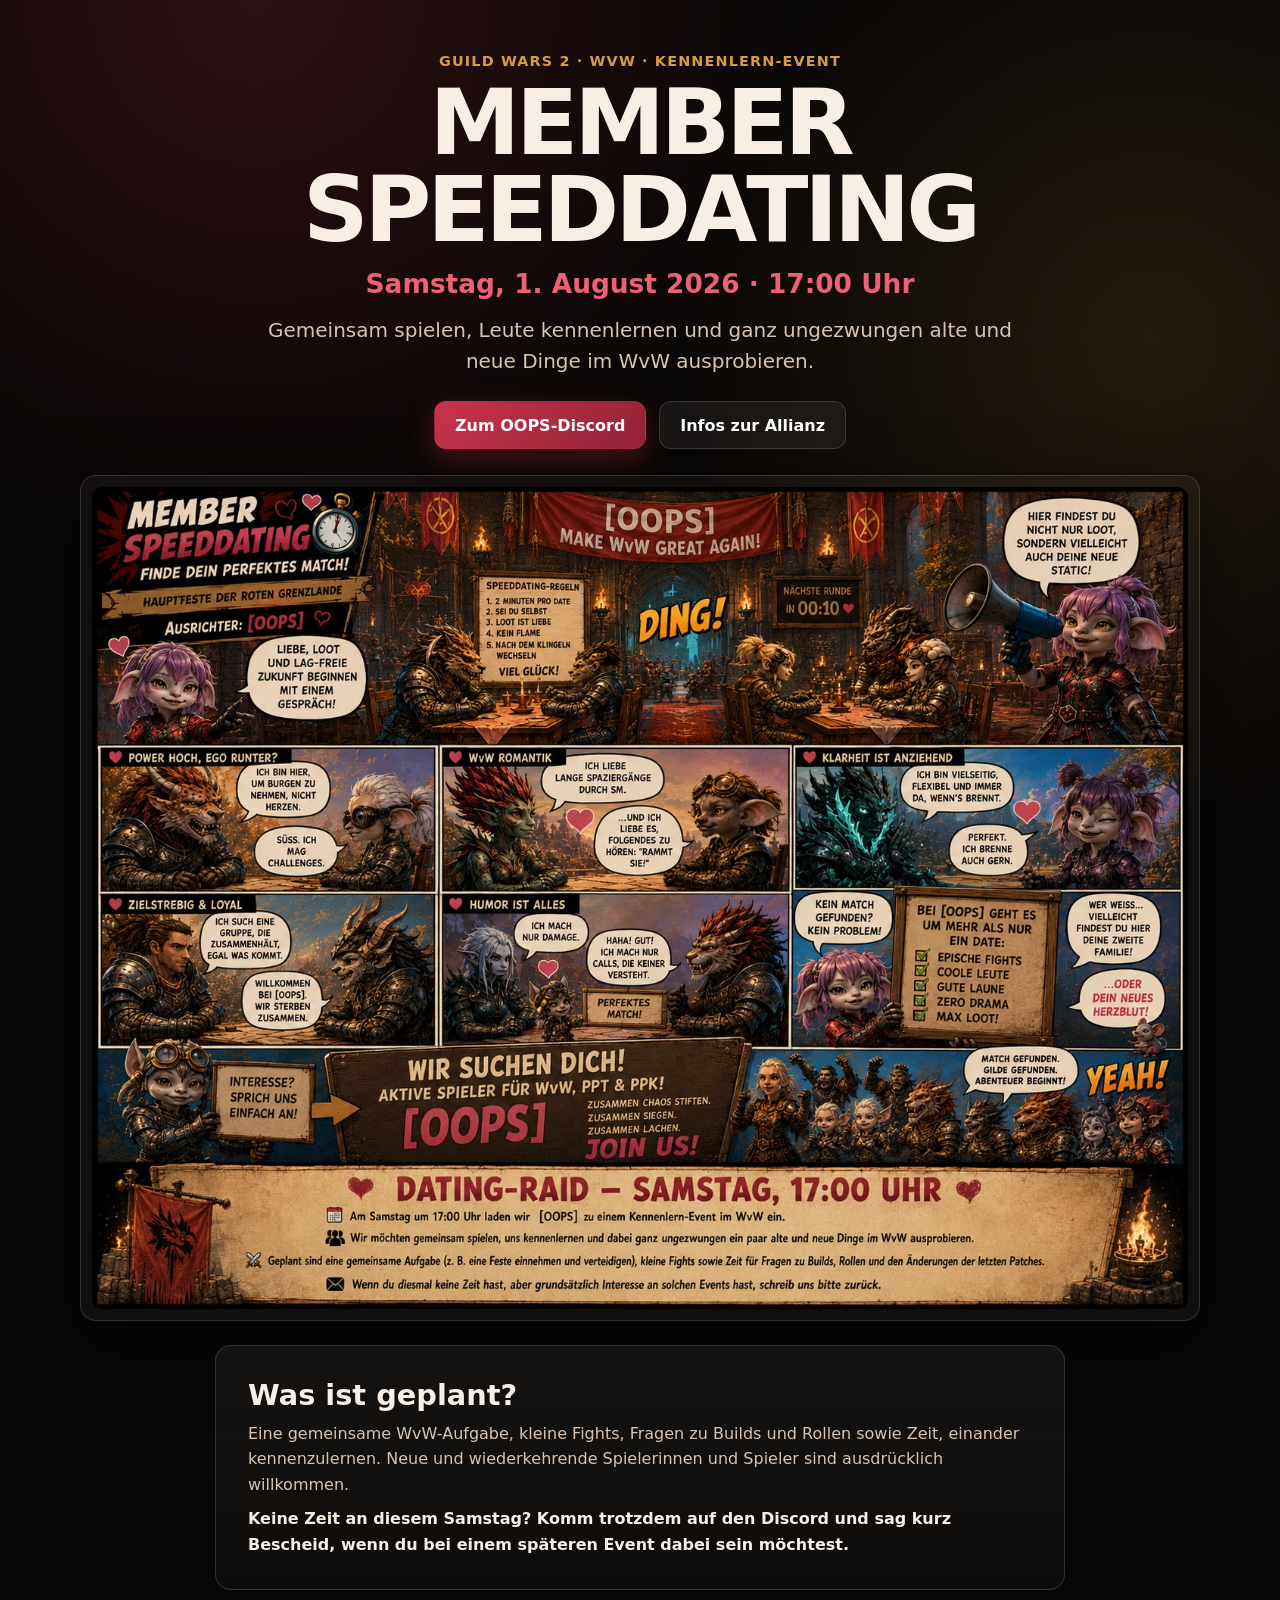
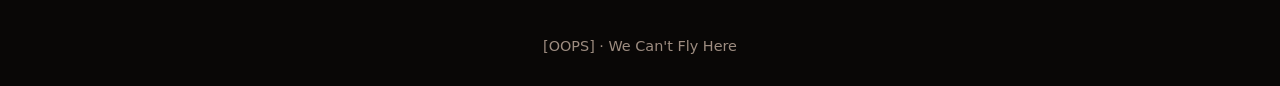
==== index.html @ b140fa62 "first commit" ====
<!doctype html>
<html lang="de">
<head>
  <meta charset="utf-8">
  <meta name="viewport" content="width=device-width, initial-scale=1">
  <meta name="description" content="[OOPS] Member Speeddating: Kennenlern-Event im Guild Wars 2 WvW am Samstag, 1. August 2026, um 17:00 Uhr.">
  <meta name="theme-color" content="#120b09">
  <meta property="og:title" content="[OOPS] Member Speeddating – Samstag, 17:00 Uhr">
  <meta property="og:description" content="Gemeinsam spielen, Leute kennenlernen und WvW ausprobieren. Komm auf unseren Discord!">
  <meta property="og:type" content="website">
  <meta property="og:image" content="assets/speeddating.webp">
  <title>[OOPS] Member Speeddating – Samstag, 17:00 Uhr</title>
  <link rel="preload" href="assets/speeddating.webp" as="image" type="image/webp">
  <link rel="stylesheet" href="styles.css">
</head>
<body>
  <main>
    <section class="hero" aria-labelledby="event-title">
      <div class="eyebrow">Guild Wars 2 · WvW · Kennenlern-Event</div>
      <h1 id="event-title">Member Speeddating</h1>
      <p class="date"><time datetime="2026-08-01T17:00:00+02:00">Samstag, 1. August 2026 · 17:00 Uhr</time></p>
      <p class="intro">Gemeinsam spielen, Leute kennenlernen und ganz ungezwungen alte und neue Dinge im WvW ausprobieren.</p>

      <div class="actions" aria-label="Wichtige Links">
        <a class="button primary" href="https://discord.gg/EwYqEqCdZz" target="_blank" rel="noopener noreferrer">Zum OOPS-Discord</a>
        <a class="button secondary" href="https://gw2mists.com/de/alliances/We%20Cant%20Fly%20Here" target="_blank" rel="noopener noreferrer">Infos zur Allianz</a>
      </div>

      <figure class="flyer">
        <img src="assets/speeddating.webp" width="1400" height="1050" alt="Flyer zum OOPS Member Speeddating mit Informationen zum WvW-Kennenlern-Event am Samstag um 17 Uhr.">
      </figure>

      <div class="event-info">
        <h2>Was ist geplant?</h2>
        <p>Eine gemeinsame WvW-Aufgabe, kleine Fights, Fragen zu Builds und Rollen sowie Zeit, einander kennenzulernen. Neue und wiederkehrende Spielerinnen und Spieler sind ausdrücklich willkommen.</p>
        <p class="note">Keine Zeit an diesem Samstag? Komm trotzdem auf den Discord und sag kurz Bescheid, wenn du bei einem späteren Event dabei sein möchtest.</p>
      </div>
    </section>
  </main>

  <footer>
    <span>[OOPS] · We Can't Fly Here</span>
  </footer>
</body>
</html>
---- styles.css ----
:root {
  color-scheme: dark;
  --bg: #090706;
  --panel: #17100d;
  --text: #f7eee5;
  --muted: #d7c4b2;
  --red: #c9344a;
  --red-light: #ee6074;
  --gold: #d89b45;
  --line: rgba(255,255,255,.14);
  --shadow: 0 24px 70px rgba(0,0,0,.5);
}

* { box-sizing: border-box; }
html { scroll-behavior: smooth; }
body {
  margin: 0;
  min-height: 100vh;
  font-family: Inter, ui-sans-serif, system-ui, -apple-system, BlinkMacSystemFont, "Segoe UI", sans-serif;
  color: var(--text);
  background:
    radial-gradient(circle at 20% 0%, rgba(201,52,74,.18), transparent 34rem),
    radial-gradient(circle at 90% 20%, rgba(216,155,69,.12), transparent 30rem),
    var(--bg);
}

main { padding: clamp(1rem, 4vw, 3.5rem) 1rem 2rem; }
.hero { width: min(1120px, 100%); margin: 0 auto; text-align: center; }
.eyebrow {
  display: inline-block;
  margin-bottom: .7rem;
  color: var(--gold);
  font-weight: 800;
  letter-spacing: .08em;
  text-transform: uppercase;
  font-size: clamp(.72rem, 1.8vw, .9rem);
}
h1 {
  margin: 0;
  font-size: clamp(2.4rem, 8vw, 5.7rem);
  line-height: .95;
  letter-spacing: -.045em;
  text-transform: uppercase;
}
.date {
  margin: .9rem 0 0;
  color: var(--red-light);
  font-size: clamp(1.15rem, 3vw, 1.65rem);
  font-weight: 850;
}
.intro {
  max-width: 760px;
  margin: 1rem auto 1.5rem;
  color: var(--muted);
  font-size: clamp(1rem, 2.2vw, 1.25rem);
  line-height: 1.55;
}
.actions {
  display: flex;
  flex-wrap: wrap;
  justify-content: center;
  gap: .8rem;
  margin-bottom: 1.6rem;
}
.button {
  display: inline-flex;
  min-height: 3rem;
  align-items: center;
  justify-content: center;
  padding: .8rem 1.25rem;
  border: 1px solid transparent;
  border-radius: .75rem;
  color: white;
  font-weight: 800;
  text-decoration: none;
  transition: transform .15s ease, filter .15s ease, border-color .15s ease;
}
.button:hover { transform: translateY(-2px); filter: brightness(1.08); }
.button:focus-visible { outline: 3px solid white; outline-offset: 3px; }
.primary { background: linear-gradient(135deg, var(--red), #922236); box-shadow: 0 10px 30px rgba(201,52,74,.3); }
.secondary { background: rgba(255,255,255,.06); border-color: var(--line); }
.flyer {
  margin: 0;
  padding: clamp(.35rem, 1vw, .7rem);
  border: 1px solid var(--line);
  border-radius: 1rem;
  background: rgba(255,255,255,.035);
  box-shadow: var(--shadow);
}
.flyer img {
  display: block;
  width: 100%;
  height: auto;
  border-radius: .65rem;
}
.event-info {
  margin: 1.5rem auto 0;
  padding: clamp(1.2rem, 3vw, 2rem);
  max-width: 850px;
  border: 1px solid var(--line);
  border-radius: 1rem;
  background: linear-gradient(180deg, rgba(255,255,255,.055), rgba(255,255,255,.025));
  text-align: left;
}
.event-info h2 { margin: 0 0 .55rem; font-size: clamp(1.35rem, 3vw, 1.8rem); }
.event-info p { margin: .55rem 0 0; color: var(--muted); line-height: 1.6; }
.event-info .note { color: var(--text); font-weight: 650; }
footer { padding: 1rem 1rem 2rem; color: #9d8c80; text-align: center; font-size: .9rem; }

@media (max-width: 520px) {
  .actions { display: grid; grid-template-columns: 1fr; }
  .button { width: 100%; }
}

@media (prefers-reduced-motion: reduce) {
  html { scroll-behavior: auto; }
  .button { transition: none; }
}
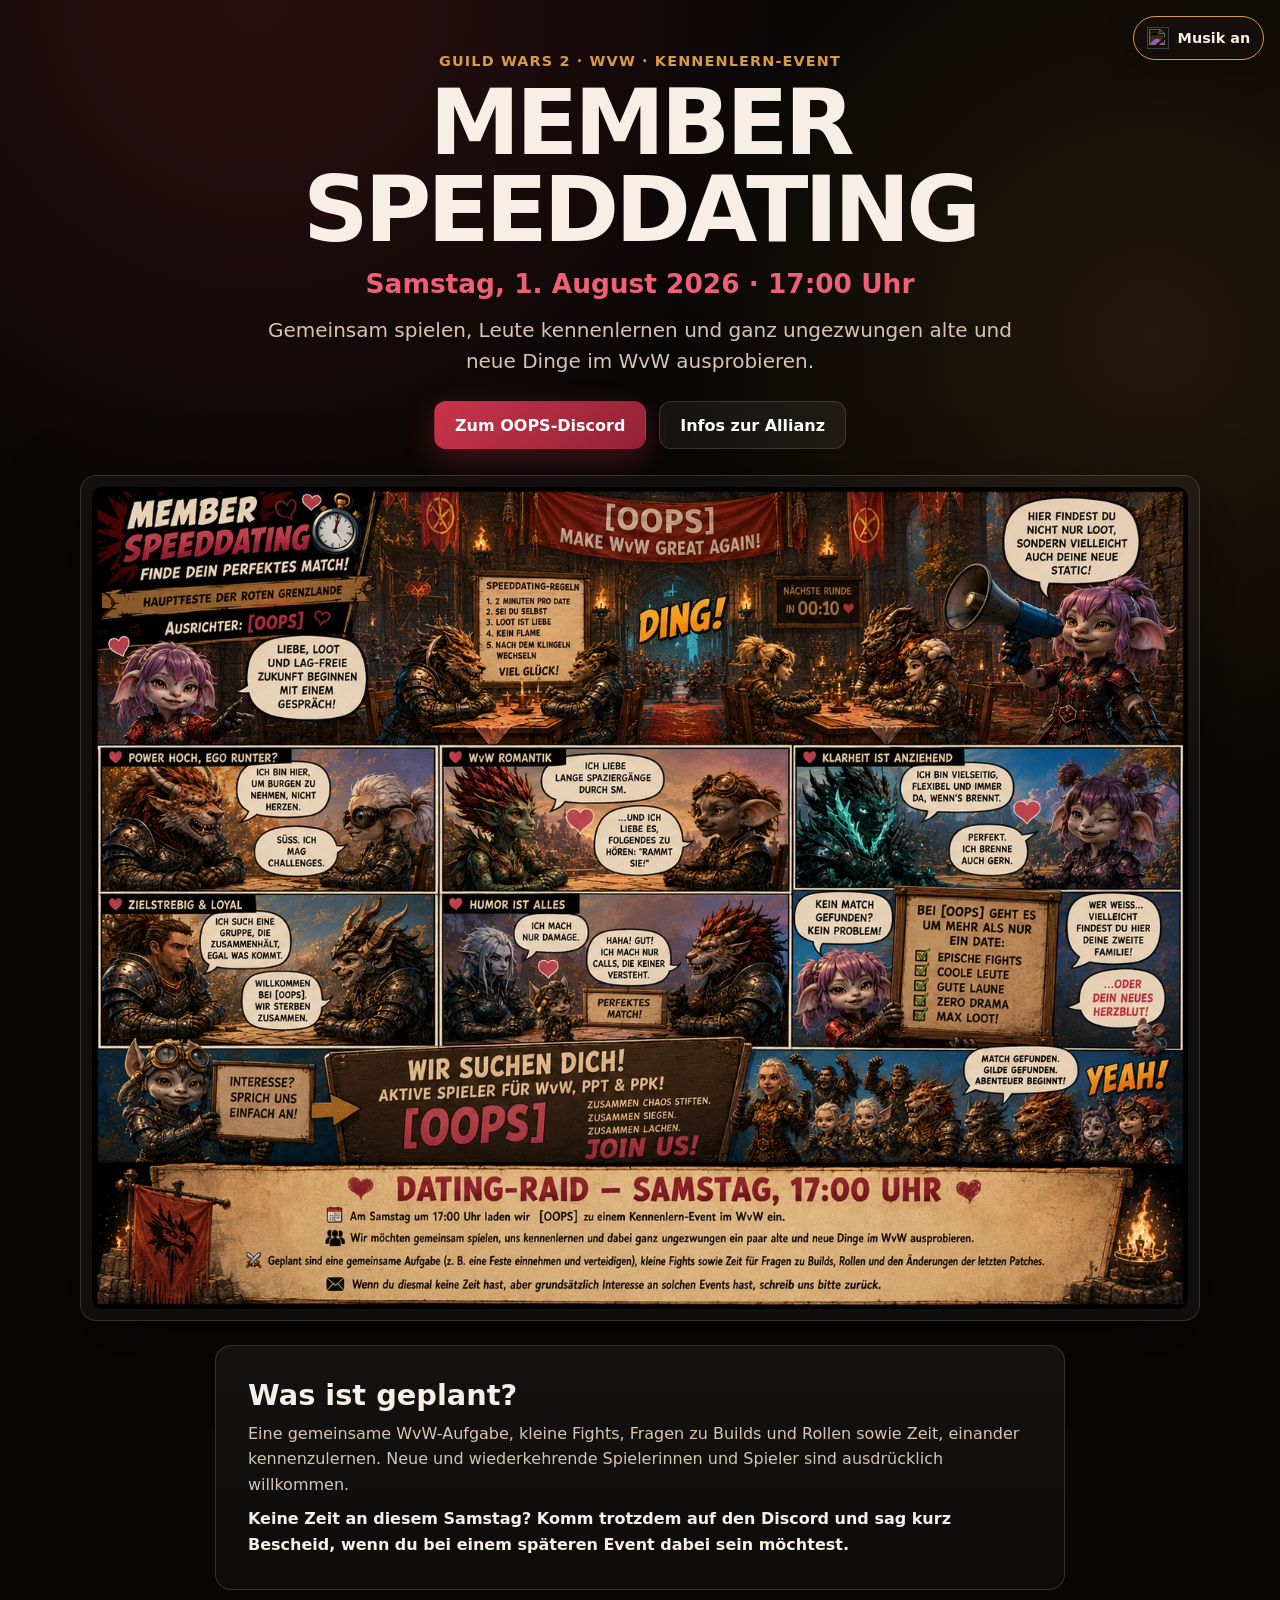
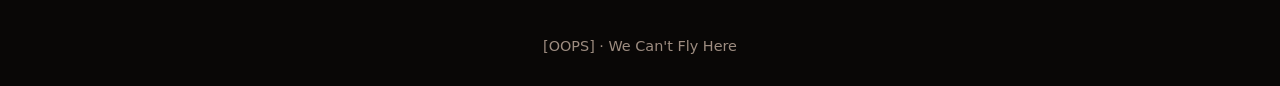
==== commit 8c496618: "Add autoplaying background music with mute control" ====
--- a/index.html
+++ b/index.html
@@ -11,9 +11,17 @@
   <meta property="og:image" content="assets/speeddating.webp">
   <title>[OOPS] Member Speeddating – Samstag, 17:00 Uhr</title>
   <link rel="preload" href="assets/speeddating.webp" as="image" type="image/webp">
+  <link rel="preload" href="OOPS-Dating-Raid.mp3" as="audio" type="audio/mpeg">
   <link rel="stylesheet" href="styles.css">
 </head>
 <body>
+  <audio id="background-music" src="OOPS-Dating-Raid.mp3" autoplay loop preload="auto" playsinline aria-hidden="true"></audio>
+
+  <button class="sound-toggle" id="sound-toggle" type="button" aria-label="Hintergrundmusik stummschalten" aria-pressed="false" title="Hintergrundmusik stummschalten">
+    <img src="https://upload.wikimedia.org/wikipedia/commons/3/3f/Mute_Icon.svg" width="24" height="24" alt="">
+    <span class="sound-toggle-label">Ton aus</span>
+  </button>
+
   <main>
     <section class="hero" aria-labelledby="event-title">
       <div class="eyebrow">Guild Wars 2 · WvW · Kennenlern-Event</div>
@@ -41,5 +49,69 @@
   <footer>
     <span>[OOPS] · We Can't Fly Here</span>
   </footer>
+
+  <script>
+    const backgroundMusic = document.getElementById('background-music');
+    const soundToggle = document.getElementById('sound-toggle');
+    const soundToggleLabel = soundToggle.querySelector('.sound-toggle-label');
+
+    backgroundMusic.volume = 0.4;
+
+    function updateSoundToggle() {
+      const isMuted = backgroundMusic.muted;
+      const actionText = isMuted ? 'Ton an' : 'Ton aus';
+      const accessibleText = isMuted
+        ? 'Hintergrundmusik einschalten'
+        : 'Hintergrundmusik stummschalten';
+
+      soundToggle.classList.toggle('is-muted', isMuted);
+      soundToggle.setAttribute('aria-pressed', String(isMuted));
+      soundToggle.setAttribute('aria-label', accessibleText);
+      soundToggle.title = accessibleText;
+      soundToggleLabel.textContent = actionText;
+    }
+
+    async function startBackgroundMusic() {
+      try {
+        await backgroundMusic.play();
+        soundToggle.classList.remove('needs-start');
+        updateSoundToggle();
+        return true;
+      } catch (error) {
+        soundToggle.classList.add('needs-start');
+        soundToggle.setAttribute('aria-label', 'Hintergrundmusik starten');
+        soundToggle.title = 'Hintergrundmusik starten';
+        soundToggleLabel.textContent = 'Musik an';
+        return false;
+      }
+    }
+
+    soundToggle.addEventListener('click', async () => {
+      if (backgroundMusic.paused) {
+        backgroundMusic.muted = false;
+        await startBackgroundMusic();
+        return;
+      }
+
+      backgroundMusic.muted = !backgroundMusic.muted;
+      updateSoundToggle();
+    });
+
+    async function startAfterInteraction(event) {
+      if (event.target instanceof Element && event.target.closest('#sound-toggle')) {
+        return;
+      }
+
+      const started = await startBackgroundMusic();
+      if (started) {
+        document.removeEventListener('click', startAfterInteraction);
+        document.removeEventListener('keydown', startAfterInteraction);
+      }
+    }
+
+    document.addEventListener('click', startAfterInteraction);
+    document.addEventListener('keydown', startAfterInteraction);
+    startBackgroundMusic();
+  </script>
 </body>
 </html>
--- a/styles.css
+++ b/styles.css
@@ -107,12 +107,61 @@
 .event-info .note { color: var(--text); font-weight: 650; }
 footer { padding: 1rem 1rem 2rem; color: #9d8c80; text-align: center; font-size: .9rem; }
 
+.sound-toggle {
+  position: fixed;
+  z-index: 20;
+  top: max(1rem, env(safe-area-inset-top));
+  right: max(1rem, env(safe-area-inset-right));
+  display: inline-flex;
+  min-height: 2.75rem;
+  align-items: center;
+  gap: .55rem;
+  padding: .62rem .8rem;
+  border: 1px solid var(--line);
+  border-radius: 999px;
+  color: var(--text);
+  background: rgba(23,16,13,.9);
+  box-shadow: 0 8px 28px rgba(0,0,0,.35);
+  backdrop-filter: blur(12px);
+  cursor: pointer;
+  font: inherit;
+  font-size: .9rem;
+  font-weight: 800;
+  transition: transform .15s ease, border-color .15s ease, background .15s ease;
+}
+.sound-toggle:hover { transform: translateY(-2px); background: rgba(35,24,20,.96); }
+.sound-toggle:focus-visible { outline: 3px solid white; outline-offset: 3px; }
+.sound-toggle img {
+  width: 1.35rem;
+  height: 1.35rem;
+  filter: invert(1);
+}
+.sound-toggle.is-muted img { opacity: .6; }
+.sound-toggle.needs-start { border-color: var(--gold); }
+
 @media (max-width: 520px) {
   .actions { display: grid; grid-template-columns: 1fr; }
   .button { width: 100%; }
+  .sound-toggle {
+    top: max(.65rem, env(safe-area-inset-top));
+    right: max(.65rem, env(safe-area-inset-right));
+    padding: .65rem;
+  }
+  .sound-toggle-label {
+    position: absolute;
+    width: 1px;
+    height: 1px;
+    padding: 0;
+    margin: -1px;
+    overflow: hidden;
+    clip: rect(0, 0, 0, 0);
+    white-space: nowrap;
+    border: 0;
+  }
 }
 
 @media (prefers-reduced-motion: reduce) {
   html { scroll-behavior: auto; }
-  .button { transition: none; }
+  .button,
+  .sound-toggle { transition: none; }
 }
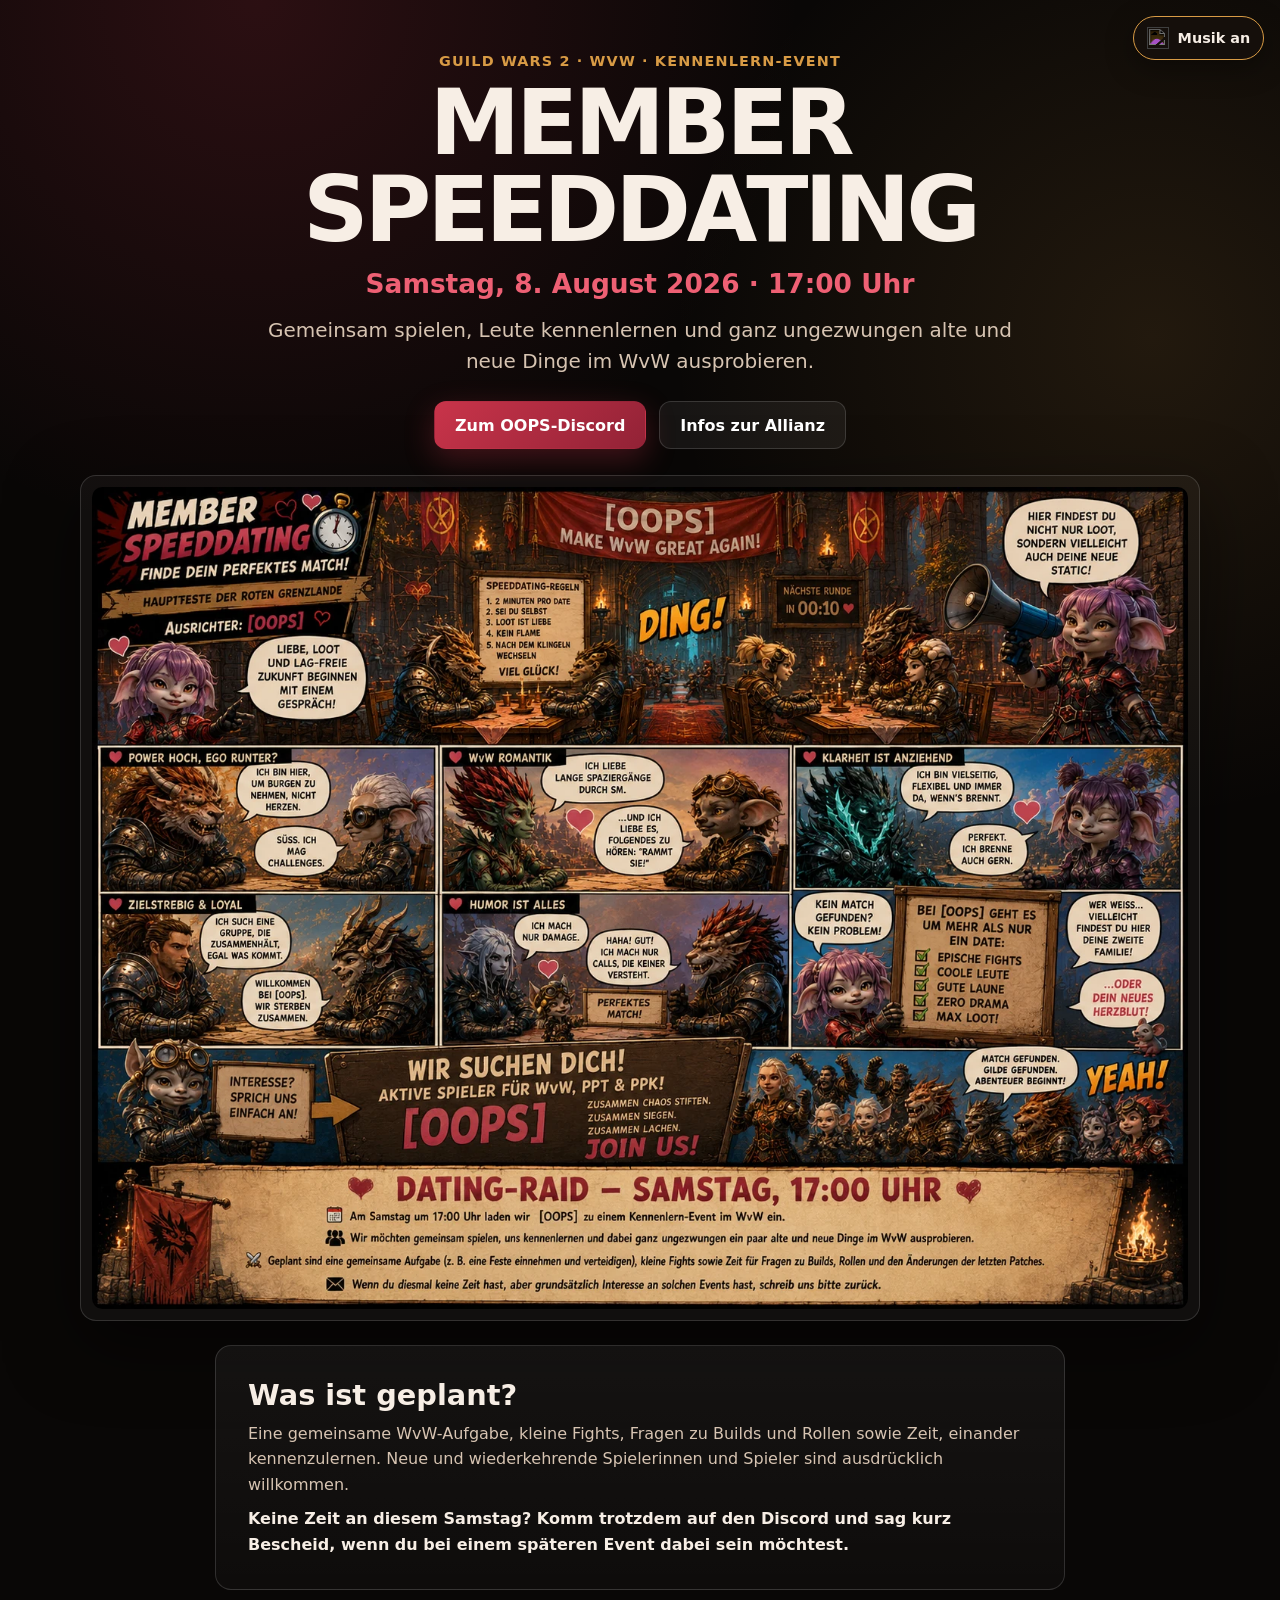
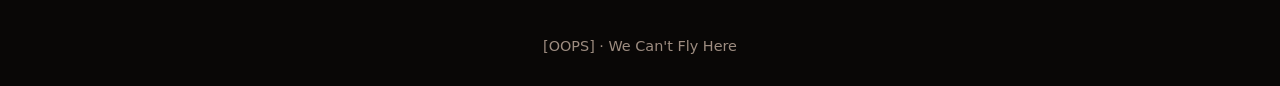
==== commit 57ed72c9: "change date" ====
--- a/index.html
+++ b/index.html
@@ -26,7 +26,7 @@
     <section class="hero" aria-labelledby="event-title">
       <div class="eyebrow">Guild Wars 2 · WvW · Kennenlern-Event</div>
       <h1 id="event-title">Member Speeddating</h1>
-      <p class="date"><time datetime="2026-08-01T17:00:00+02:00">Samstag, 1. August 2026 · 17:00 Uhr</time></p>
+      <p class="date"><time datetime="2026-08-01T17:00:00+02:00">Samstag, 8. August 2026 · 17:00 Uhr</time></p>
       <p class="intro">Gemeinsam spielen, Leute kennenlernen und ganz ungezwungen alte und neue Dinge im WvW ausprobieren.</p>
 
       <div class="actions" aria-label="Wichtige Links">
